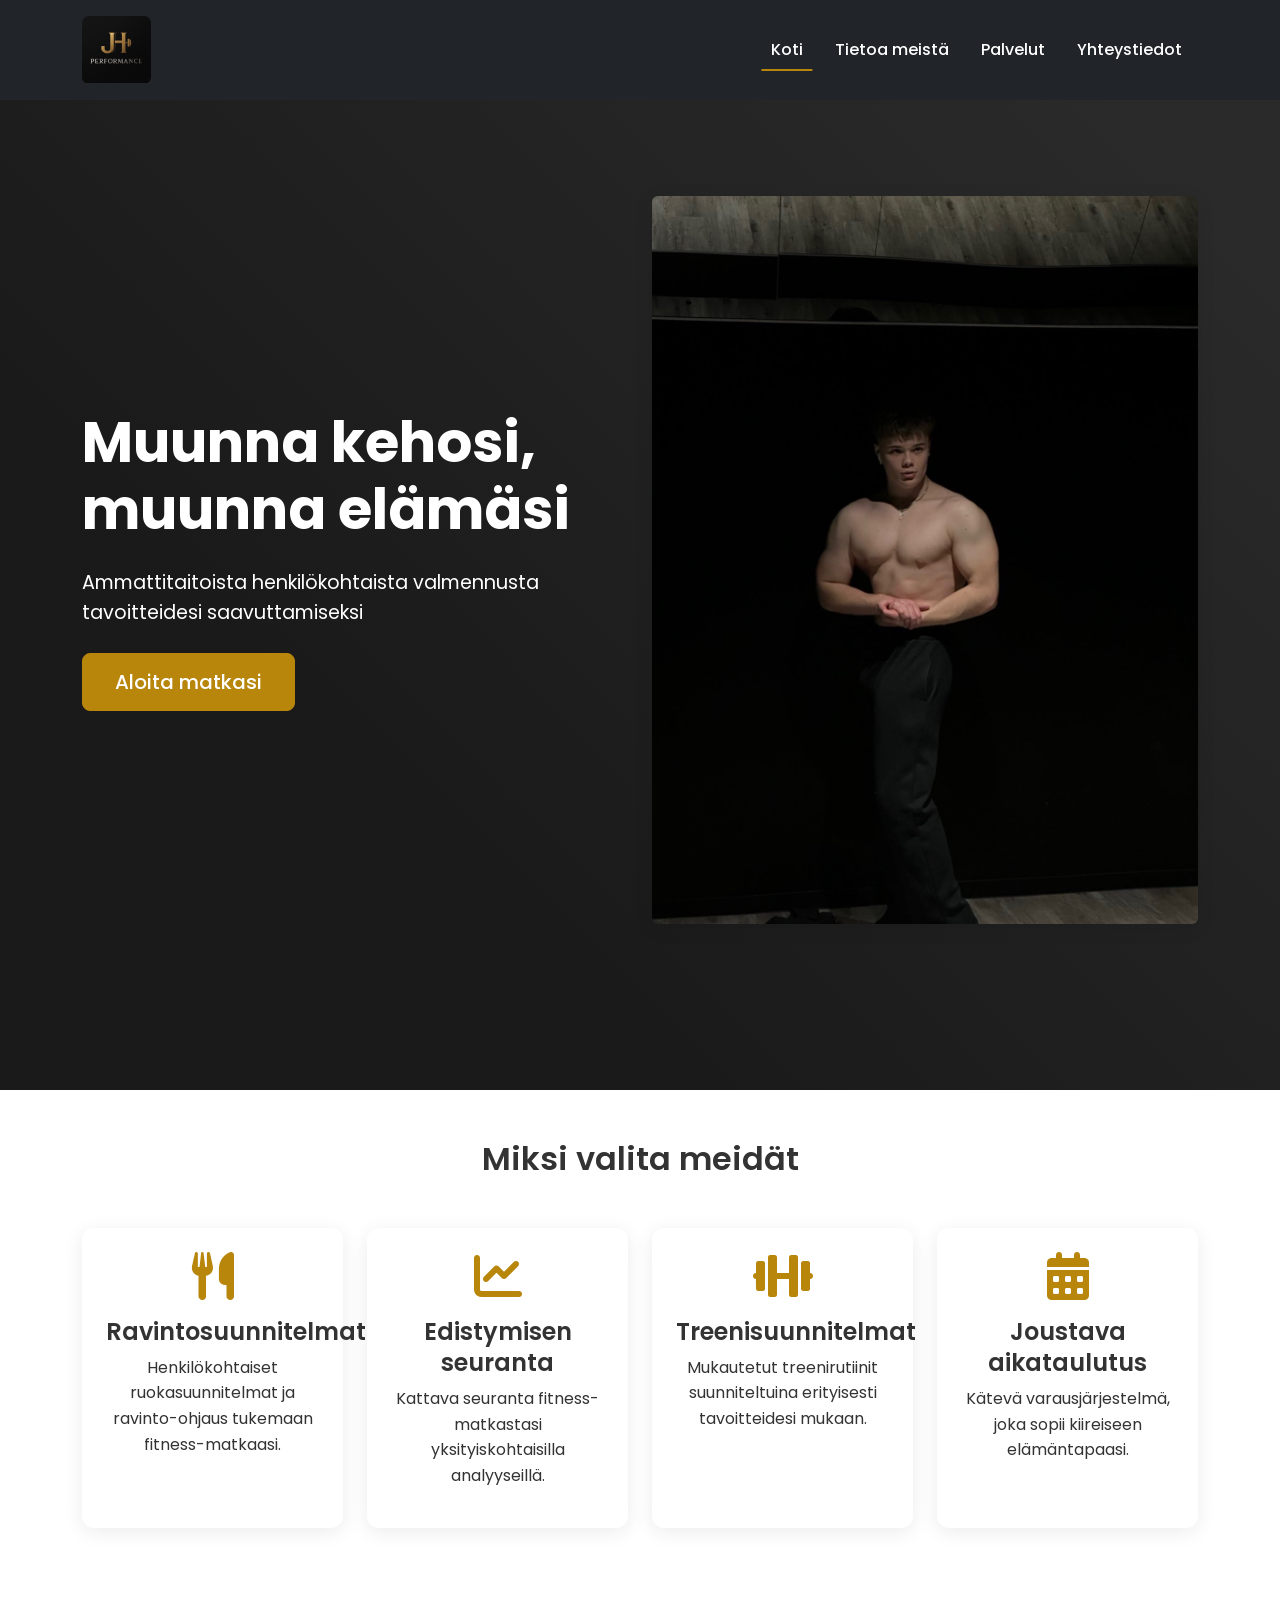
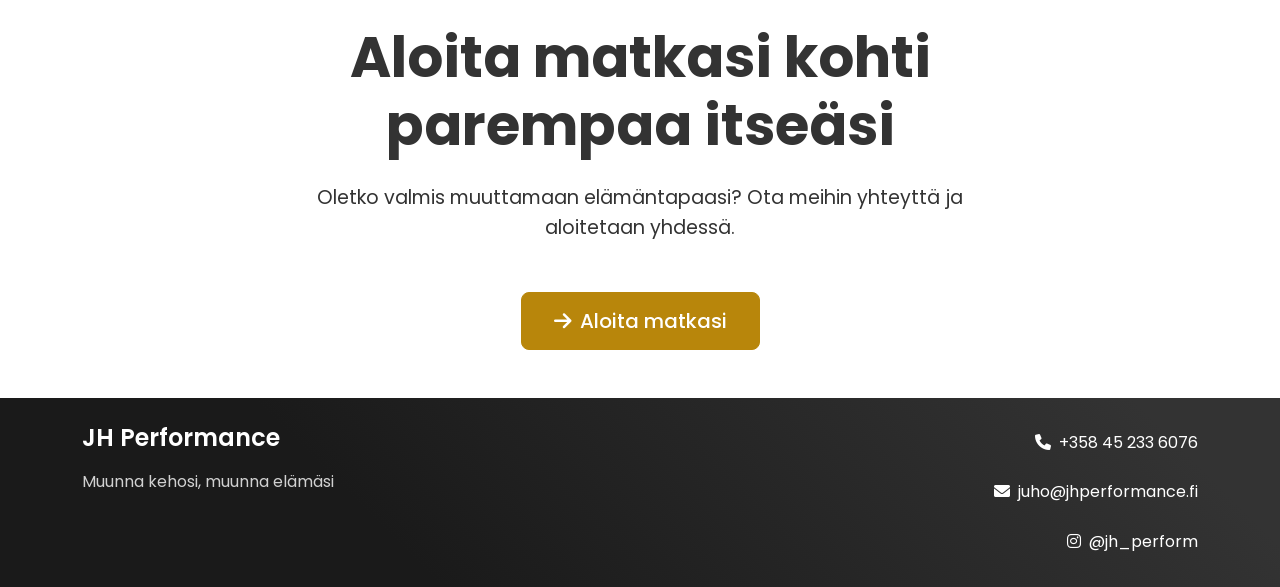
==== index.html @ e673325b "bug fix" ====
<!DOCTYPE html>
<html lang="fi">
<head>
    <meta charset="UTF-8">
    <meta name="viewport" content="width=device-width, initial-scale=1.0">
    <meta name="description" content="JH Performance - Henkilökohtainen valmennus ja ravinto-ohjaus. Autamme sinua saavuttamaan fitness-tavoitteesi ammattitaitoisella valmennuksella.">
    <meta name="keywords" content="henkilökohtainen valmennus, personal trainer, ravinto-ohjaus, fitness, treeniohjelma, kuopio">
    <meta name="author" content="JH Performance">
    <meta name="robots" content="index, follow">
    
    <!-- Open Graph / Facebook -->
    <meta property="og:type" content="website">
    <meta property="og:url" content="https://jhperformance.fi/">
    <meta property="og:title" content="JH Performance - Henkilökohtainen valmennus">
    <meta property="og:description" content="Muunna kehosi, muunna elämäsi. Ammattitaitoista henkilökohtaista valmennusta tavoitteidesi saavuttamiseksi.">
    <meta property="og:image" content="https://jhperformance.fi/images/hero-image.jpeg">

    <!-- Twitter -->
    <meta property="twitter:card" content="summary_large_image">
    <meta property="twitter:url" content="https://jhperformance.fi/">
    <meta property="twitter:title" content="JH Performance - Henkilökohtainen valmennus">
    <meta property="twitter:description" content="Muunna kehosi, muunna elämäsi. Ammattitaitoista henkilökohtaista valmennusta tavoitteidesi saavuttamiseksi.">
    <meta property="twitter:image" content="https://jhperformance.fi/images/hero-image.jpeg">

    <!-- Schema.org markup -->
    <script type="application/ld+json">
    {
        "@context": "https://schema.org",
        "@type": "LocalBusiness",
        "name": "JH Performance",
        "image": "https://jhperformance.fi/images/JHlogo.jpeg",
        "description": "Henkilökohtainen valmennus ja ravinto-ohjaus Kuopiossa",
        "areaServed": {
            "@type": "City",
            "name": "Kuopio",
            "address": {
                "@type": "PostalAddress",
                "addressCountry": "FI"
            }
        },
        "url": "https://jhperformance.fi",
        "telephone": "+358452336076",
        "email": "juho@jhperformance.fi",
        "priceRange": "€€",
        "openingHoursSpecification": {
            "@type": "OpeningHoursSpecification",
            "dayOfWeek": [
                "Monday",
                "Tuesday",
                "Wednesday",
                "Thursday",
                "Friday",
                "Saturday",
                "Sunday"
            ],
            "opens": "00:00",
            "closes": "23:59"
        },
        "sameAs": [
            "https://www.instagram.com/jh_perform"
        ]
    }
    </script>

    <title>JH Performance - Henkilökohtainen valmennus</title>
    <link rel="icon" type="image/x-icon" href="images/favicon.ico">
    <link rel="apple-touch-icon" href="images/apple-touch-icon.png">
    <link rel="icon" type="image/png" sizes="32x32" href="images/favicon-32x32.png">
    <link rel="icon" type="image/png" sizes="16x16" href="images/favicon-16x16.png">
    <!-- Bootstrap CSS -->
    <link href="https://cdn.jsdelivr.net/npm/bootstrap@5.3.0/dist/css/bootstrap.min.css" rel="stylesheet">
    <!-- Font Awesome -->
    <link href="https://cdnjs.cloudflare.com/ajax/libs/font-awesome/6.0.0/css/all.min.css" rel="stylesheet">
    <!-- Google Fonts -->
    <link href="https://fonts.googleapis.com/css2?family=Poppins:wght@400;500;600;700&display=swap" rel="stylesheet">
    <!-- Custom CSS -->
    <link href="css/style.css" rel="stylesheet">
</head>
<body>
    <!-- Navigation -->
    <nav class="navbar navbar-expand-lg navbar-dark bg-dark fixed-top">
        <div class="container">
            <a class="navbar-brand" href="#"><img src="images/JHlogo.jpeg" alt="JHPerformance" class="logo"></a>
            <button class="navbar-toggler" type="button" data-bs-toggle="collapse" data-bs-target="#navbarNav">
                <span class="navbar-toggler-icon"></span>
            </button>
            <div class="collapse navbar-collapse" id="navbarNav">
                <ul class="navbar-nav ms-auto">
                    <li class="nav-item">
                        <a class="nav-link active" href="#home">Koti</a>
                    </li>
                    <li class="nav-item">
                        <a class="nav-link" href="about.html">Tietoa meistä</a>
                    </li>
                    <li class="nav-item">
                        <a class="nav-link" href="services.html">Palvelut</a>
                    </li>
                    <li class="nav-item">
                        <a class="nav-link" href="contact.html">Yhteystiedot</a>
                    </li>
                </ul>
            </div>
        </div>
    </nav>

    <main>
    <!-- Hero Section -->
    <section id="home" class="hero-section">
        <div class="container">
            <div class="row align-items-center min-vh-100">
                <div class="col-lg-6">
                    <h1 class="display-4 fw-bold text-white mb-4">Muunna kehosi, muunna elämäsi</h1>
                    <p class="lead text-white mb-4">Ammattitaitoista henkilökohtaista valmennusta tavoitteidesi saavuttamiseksi</p>
                    <a href="services.html" class="btn btn-primary btn-lg">Aloita matkasi</a>
                </div>
                <div class="col-lg-6">
                    <img src="images/hero-image.jpeg" 
                         alt="Henkilökohtainen valmennus Kuopiossa - JH Performance" 
                         class="img-fluid rounded shadow-lg"
                         width="600"
                         height="400"
                         loading="eager"
                         decoding="async">
                </div>
            </div>
        </div>
    </section>

    <!-- Features Section -->
    <section id="features" class="py-5">
        <div class="container">
            <h2 class="text-center mb-5">Miksi valita meidät</h2>
            <div class="row g-4">
                <div class="col-md-6 col-lg-3">
                    <div class="feature-card text-center p-4">
                        <i class="fas fa-utensils fa-3x mb-3 text-primary" aria-hidden="true"></i>
                        <h4>Ravintosuunnitelmat</h4>
                        <p>Henkilökohtaiset ruokasuunnitelmat ja ravinto-ohjaus tukemaan fitness-matkaasi.</p>
                    </div>
                </div>
                <div class="col-md-6 col-lg-3">
                    <div class="feature-card text-center p-4">
                        <i class="fas fa-chart-line fa-3x mb-3 text-primary" aria-hidden="true"></i>
                        <h4>Edistymisen seuranta</h4>
                        <p>Kattava seuranta fitness-matkastasi yksityiskohtaisilla analyyseillä.</p>
                    </div>
                </div>
                <div class="col-md-6 col-lg-3">
                    <div class="feature-card text-center p-4">
                        <i class="fas fa-dumbbell fa-3x mb-3 text-primary" aria-hidden="true"></i>
                        <h4>Treenisuunnitelmat</h4>
                        <p>Mukautetut treenirutiinit suunniteltuina erityisesti tavoitteidesi mukaan.</p>
                    </div>
                </div>
                <div class="col-md-6 col-lg-3">
                    <div class="feature-card text-center p-4">
                        <i class="fas fa-calendar-alt fa-3x mb-3 text-primary" aria-hidden="true"></i>
                        <h4>Joustava aikataulutus</h4>
                        <p>Kätevä varausjärjestelmä, joka sopii kiireiseen elämäntapaasi.</p>
                    </div>
                </div>
            </div>
        </div>
    </section>


    <!-- Contact Section -->
    <section id="contact" class="py-5">
        <div class="container">
            <div class="row justify-content-center">
                <div class="col-lg-8 text-center">
                    <h2 class="display-4 fw-bold mb-4">Aloita matkasi kohti parempaa itseäsi</h2>
                    <p class="lead mb-5">Oletko valmis muuttamaan elämäntapaasi? Ota meihin yhteyttä ja aloitetaan yhdessä.</p>
                    
                    <div class="mt-5">
                        <a href="services.html" class="btn btn-primary btn-lg">
                            <i class="fas fa-arrow-right me-2"></i>Aloita matkasi
                        </a>
                    </div>
                </div>
            </div>
        </div>
    </section>
    </main>

    <!-- Footer -->
    <footer class="bg-dark text-white py-4">
        <div class="container">
            <div class="row">
                <div class="col-md-6">
                    <h5>JH Performance</h5>
                    <p>Muunna kehosi, muunna elämäsi</p>
                </div>
                <div class="col-md-6 text-md-end">
                    <div class="d-flex flex-column align-items-md-end gap-2">
                        <a href="tel:+358452336076" class="text-white text-decoration-none">
                            <i class="fas fa-phone me-2" aria-hidden="true"></i>+358 45 233 6076
                        </a>
                        <a href="mailto:juho@jhperformance.fi" class="text-white text-decoration-none">
                            <i class="fas fa-envelope me-2" aria-hidden="true"></i>juho@jhperformance.fi
                        </a>
                        <a href="https://www.instagram.com/jh_perform" target="_blank" class="text-white text-decoration-none">
                            <i class="fab fa-instagram me-2" aria-hidden="true"></i>@jh_perform
                        </a>
                    </div>
                </div>
            </div>
        </div>
    </footer>

    <!-- Bootstrap JS -->
    <script src="https://cdn.jsdelivr.net/npm/bootstrap@5.3.0/dist/js/bootstrap.bundle.min.js"></script>
    <!-- Custom JS -->
    <script src="js/main.js"></script>
</body>
</html>
---- css/style.css ----
/* Global Styles */
:root {
    --primary-color: #1a1a1a;
    --secondary-color: #B8860B;  /* Dark Goldenrod */
    --text-color: #333;
    --light-bg: #f8f9fa;
    --white: #ffffff;
}

html, body {
    height: 100%;
    margin: 0;
}

body {
    font-family: 'Poppins', sans-serif;
    color: var(--text-color);
    line-height: 1.6;
    padding-top: 70px; /* More space for mobile/tablet */
    display: flex;
    flex-direction: column;
    min-height: 100vh;
}

@media (min-width: 1051px) {
    body {
        padding-top: 30px; /* Less space for desktop */
    }
}

main {
    flex: 1 0 auto;
}

/* Navigation */
.navbar {
    padding: 1rem 0;
    transition: all 0.3s ease;
    background: rgba(255, 255, 255, 0.95);
    backdrop-filter: blur(10px);
    box-shadow: 0 2px 15px rgba(0, 0, 0, 0.05);
}

.navbar.scrolled {
    padding: 0.5rem 0;
    background: rgba(255, 255, 255, 0.98);
}

.navbar-brand {
    font-weight: 700;
    font-size: 1.5rem;
    padding: 0;
    margin-right: 2rem;
    display: flex;
    align-items: center;
}

.logo {
    height: 7.5vh;
    width: auto;
    object-fit: contain;
    border-radius: 10%;
    transition: all 0.3s ease;
}

.navbar.scrolled .logo {
    height: 6vh;
}

.nav-link {
    font-weight: 500;
    padding: 0.5rem 1rem !important;
    transition: all 0.3s ease;
    position: relative;
    color: var(--white) !important;
}

.nav-link::after {
    content: '';
    position: absolute;
    bottom: 0;
    left: 50%;
    width: 0;
    height: 2px;
    background: var(--secondary-color);
    transition: all 0.3s ease;
    transform: translateX(-50%);
}

.nav-link:hover::after,
.nav-link.active::after {
    width: 80%;
}

.nav-link:hover {
    color: var(--secondary-color) !important;
    transform: translateY(-1px);
}

/* Mobile Navigation */
.navbar-toggler {
    border: none;
    padding: 0.5rem;
    transition: all 0.3s ease;
    display: flex;
    align-items: center;
    justify-content: center;
    width: 40px;
    height: 40px;
}

.navbar-toggler:focus {
    box-shadow: none;
}

.navbar-toggler-icon {
    background-image: none;
    position: relative;
    width: 24px;
    height: 2px;
    background-color: var(--white);
    transition: all 0.3s ease;
    display: block;
}

.navbar-toggler-icon::before,
.navbar-toggler-icon::after {
    content: '';
    position: absolute;
    width: 24px;
    height: 2px;
    background-color: var(--white);
    transition: all 0.3s ease;
    left: 0;
}

.navbar-toggler-icon::before {
    top: -8px;
}

.navbar-toggler-icon::after {
    top: 8px;
}

.navbar-toggler[aria-expanded="true"] .navbar-toggler-icon {
    background-color: transparent;
}

.navbar-toggler[aria-expanded="true"] .navbar-toggler-icon::before {
    transform: rotate(45deg);
    top: 0;
}

.navbar-toggler[aria-expanded="true"] .navbar-toggler-icon::after {
    transform: rotate(-45deg);
    top: 0;
}

@media (max-width: 991px) {
    .navbar-collapse {
        background: var(--primary-color);
        padding: 1rem;
        border-radius: 12px;
        box-shadow: 0 4px 20px rgba(0, 0, 0, 0.1);
        margin-top: 1rem;
    }

    .nav-link {
        padding: 0.75rem 1rem !important;
        border-radius: 8px;
        color: var(--white) !important;
    }

    .nav-link:hover {
        background: rgba(255, 255, 255, 0.1);
        color: var(--white) !important;
    }

    .nav-link::after {
        display: none;
    }

    .navbar-toggler-icon,
    .navbar-toggler-icon::before,
    .navbar-toggler-icon::after {
        background-color: var(--white);
    }
}

/* Hero Section */
.hero-section {
    background: linear-gradient(45deg, var(--primary-color) 30%, #2a2a2a 90%);
    padding-top: 80px;
    position: relative;
    overflow: hidden;
    z-index: 1;
}

.hero-section::before {
    content: '';
    position: absolute;
    top: 0;
    left: 0;
    right: 0;
    bottom: 0;
    opacity: 0.1;
    z-index: -1;
}

/* Buttons */
.btn-primary {
    background-color: var(--secondary-color);
    border-color: var(--secondary-color);
    padding: 0.8rem 2rem;
    font-weight: 500;
    transition: all 0.3s ease;
    position: relative;
    z-index: 2;
    cursor: pointer !important;
}

.btn-primary:hover {
    background-color: #8B6914;  /* Darker gold */
    border-color: #8B6914;
    transform: translateY(-2px);
    box-shadow: 0 4px 15px rgba(184, 134, 11, 0.3);
}

.btn-outline-primary {
    color: var(--secondary-color);
    border-color: var(--secondary-color);
}

.btn-outline-primary:hover {
    background-color: var(--secondary-color);
    border-color: var(--secondary-color);
    color: var(--white);
}

/* Feature Cards */
.feature-card {
    background: var(--white);
    border-radius: 12px;
    box-shadow: 0 4px 20px rgba(0, 0, 0, 0.08);
    transition: all 0.3s ease;
    height: 100%;
    opacity: 0;
    animation: fadeInUp 0.8s ease forwards;
}

.feature-card:hover {
    transform: translateY(-8px);
    box-shadow: 0 8px 30px rgba(0, 0, 0, 0.12);
}

.feature-card i {
    color: var(--secondary-color);
    transition: all 0.3s ease;
}

.feature-card:hover i {
    transform: scale(1.1);
}

.feature-card:nth-child(1) { animation-delay: 0.2s; }
.feature-card:nth-child(2) { animation-delay: 0.4s; }
.feature-card:nth-child(3) { animation-delay: 0.6s; }
.feature-card:nth-child(4) { animation-delay: 0.8s; }

/* Service Cards */
.service-card {
    transition: all 0.3s ease;
}

.service-card:hover {
    transform: translateY(-8px);
}

.service-card .card-img-top {
    border-top-left-radius: 12px;
    border-top-right-radius: 12px;
}

/* About Page */
.trainer-profile img {
    border: 4px solid var(--white);
    box-shadow: 0 4px 20px rgba(0, 0, 0, 0.1);
}

/* Contact Form */
.form-control {
    padding: 0.8rem 1rem;
    border-radius: 8px;
    border: 1px solid #ddd;
    transition: all 0.3s ease;
}

.form-control:focus {
    border-color: var(--secondary-color);
    box-shadow: 0 0 0 0.2rem rgba(184, 134, 11, 0.25);
}

.form-label {
    font-weight: 500;
    margin-bottom: 0.5rem;
}

/* Contact Info Cards */
.contact-info-card {
    height: 100%;
}

.contact-info-card i {
    width: 24px;
    text-align: center;
}

/* Map Section */
.map-container {
    border-radius: 12px;
    overflow: hidden;
}

/* Footer */
footer {
    background: linear-gradient(45deg, var(--primary-color) 30%, #333333 90%) !important;
    position: relative;
    overflow: hidden;
    flex-shrink: 0;
}

footer::before {
    content: '';
    position: absolute;
    top: 0;
    left: 0;
    right: 0;
    bottom: 0;
    opacity: 0.05;
}

footer .container {
    position: relative;
    z-index: 1;
}

footer h5 {
    font-size: 1.5rem;
    font-weight: 600;
    margin-bottom: 1rem;
    color: var(--white);
}

footer p {
    color: rgba(255, 255, 255, 0.8);
    margin-bottom: 0;
}

footer a {
    color: rgba(255, 255, 255, 0.8) !important;
    transition: all 0.3s ease;
    padding: 0.5rem 0;
}

footer a:hover {
    color: var(--secondary-color) !important;
    transform: translateX(-5px);
}

footer i {
    transition: all 0.3s ease;
}

footer a:hover i {
    color: var(--secondary-color) !important;
    transform: scale(1.1);
}

/* Animations */
@keyframes fadeInUp {
    from {
        opacity: 0;
        transform: translateY(20px);
    }
    to {
        opacity: 1;
        transform: translateY(0);
    }
}

/* Common animation classes for all pages */
h1, h2, h3, .lead, p {
    opacity: 0;
    animation: fadeInUp 0.8s ease forwards;
}

/* Remove animations from contact.html page */
body[data-page="contact"] h1,
body[data-page="contact"] h2,
body[data-page="contact"] h3,
body[data-page="contact"] .lead,
body[data-page="contact"] p,
body[data-page="contact"] .card,
body[data-page="contact"] .btn,
body[data-page="contact"] .feature-card,
body[data-page="contact"] .service-card {
    opacity: 1;
    animation: none;
}

/* Hero section animations */
.hero-section h1 {
    animation-delay: 0.2s;
}

.hero-section p {
    animation-delay: 0.4s;
}

.hero-section .btn {
    opacity: 0;
    animation: fadeInUp 0.8s ease forwards;
    animation-delay: 0.6s;
}

/* Feature cards animations */
.feature-card {
    opacity: 0;
    animation: fadeInUp 0.8s ease forwards;
}

.feature-card:nth-child(1) { animation-delay: 0.2s; }
.feature-card:nth-child(2) { animation-delay: 0.4s; }
.feature-card:nth-child(3) { animation-delay: 0.6s; }
.feature-card:nth-child(4) { animation-delay: 0.8s; }

/* Service cards animations */
.service-card {
    opacity: 0;
    animation: fadeInUp 0.8s ease forwards;
}

.service-card:nth-child(1) { animation-delay: 0.2s; }
.service-card:nth-child(2) { animation-delay: 0.4s; }
.service-card:nth-child(3) { animation-delay: 0.6s; }

/* Contact section animations */
#contact h2 {
    animation-delay: 0.2s;
}

#contact p {
    animation-delay: 0.4s;
}

#contact .card {
    opacity: 0;
    animation: fadeInUp 0.8s ease forwards;
}

#contact .card:nth-child(1) { animation-delay: 0.6s; }
#contact .card:nth-child(2) { animation-delay: 0.8s; }
#contact .card:nth-child(3) { animation-delay: 1s; }

/* About page specific animations */
.trainer-profile img {
    opacity: 0;
    animation: fadeInUp 0.8s ease forwards;
    animation-delay: 0.2s;
}

.trainer-profile .card {
    opacity: 0;
    animation: fadeInUp 0.8s ease forwards;
    animation-delay: 0.4s;
}

/* Services page specific animations */
.accordion-item {
    opacity: 0;
    animation: fadeInUp 0.8s ease forwards;
}

.accordion-item:nth-child(1) { animation-delay: 0.2s; }
.accordion-item:nth-child(2) { animation-delay: 0.4s; }
.accordion-item:nth-child(3) { animation-delay: 0.6s; }

/* Responsive Adjustments */
@media (max-width: 768px) {
    .hero-section {
        text-align: center;
    }
    
    .hero-section img {
        margin-top: 2rem;
    }
    
    .feature-card {
        margin-bottom: 1.5rem;
    }

    .service-card {
        margin-bottom: 1.5rem;
    }

    .contact-info-card {
        margin-bottom: 1.5rem;
    }
}

/* Smooth Scrolling */
html {
    scroll-behavior: smooth;
}

/* Section Spacing */
section {
    padding: 5rem 0;
}

/* Image Styles */
.img-fluid {
    max-width: 100%;
    height: auto;
    border-radius: 12px;
}

/* Card Styles */
.card {
    border: none;
    border-radius: 12px;
    overflow: hidden;
    transition: all 0.3s ease;
}

.card:hover {
    box-shadow: 0 8px 30px rgba(184, 134, 11, 0.15);
}

/* Typography */
h1, h2, h3, h4, h5, h6 {
    font-weight: 600;
    line-height: 1.3;
}

.lead {
    font-weight: 400;
    font-size: 1.2rem;
}

/* List Styles */
.list-unstyled li {
    margin-bottom: 1rem;
}

/* Icon Styles */
.text-primary {
    color: var(--secondary-color) !important;
}

/* Background Colors */
.bg-light {
    background-color: var(--light-bg) !important;
}

/* Shadow Styles */
.shadow-lg {
    box-shadow: 0 4px 20px rgba(0, 0, 0, 0.08) !important;
}

/* Form Select Styles */
.form-select {
    padding: 0.8rem 1rem;
    border-radius: 8px;
    border: 1px solid #ddd;
    transition: all 0.3s ease;
}

.form-select:focus {
    border-color: var(--secondary-color);
    box-shadow: 0 0 0 0.2rem rgba(184, 134, 11, 0.25);
}

/* Contact page specific animations */
body[data-page="contact"] h1 {
    opacity: 0;
    animation: fadeIn 0.6s ease forwards;
    animation-delay: 0.15s;
}

body[data-page="contact"] .lead {
    opacity: 0;
    animation: fadeIn 0.6s ease forwards;
    animation-delay: 0.3s;
}

body[data-page="contact"] .card {
    opacity: 0;
    animation: fadeIn 0.6s ease forwards;
}

body[data-page="contact"] .card:nth-child(1) {
    animation-delay: 0.45s;
}

body[data-page="contact"] .card:nth-child(2) {
    animation-delay: 0.6s;
}

@keyframes fadeIn {
    from {
        opacity: 0;
    }
    to {
        opacity: 1;
    }
}

/* Hero section animations */
.hero-section h1 {
    animation-delay: 0.2s;
}

.hero-section p {
    animation-delay: 0.4s;
}

.hero-section .btn {
    opacity: 0;
    animation: fadeInUp 0.8s ease forwards;
    animation-delay: 0.6s;
}

/* Feature cards animations */
.feature-card {
    opacity: 0;
    animation: fadeInUp 0.8s ease forwards;
}

.feature-card:nth-child(1) { animation-delay: 0.2s; }
.feature-card:nth-child(2) { animation-delay: 0.4s; }
.feature-card:nth-child(3) { animation-delay: 0.6s; }
.feature-card:nth-child(4) { animation-delay: 0.8s; }

/* Service cards animations */
.service-card {
    opacity: 0;
    animation: fadeInUp 0.8s ease forwards;
}

.service-card:nth-child(1) { animation-delay: 0.2s; }
.service-card:nth-child(2) { animation-delay: 0.4s; }
.service-card:nth-child(3) { animation-delay: 0.6s; }

/* Contact section animations */
#contact h2 {
    animation-delay: 0.2s;
}

#contact p {
    animation-delay: 0.4s;
}

#contact .card {
    opacity: 0;
    animation: fadeInUp 0.8s ease forwards;
}

#contact .card:nth-child(1) { animation-delay: 0.6s; }
#contact .card:nth-child(2) { animation-delay: 0.8s; }
#contact .card:nth-child(3) { animation-delay: 1s; }

/* About page specific animations */
.trainer-profile img {
    opacity: 0;
    animation: fadeInUp 0.8s ease forwards;
    animation-delay: 0.2s;
}

.trainer-profile .card {
    opacity: 0;
    animation: fadeInUp 0.8s ease forwards;
    animation-delay: 0.4s;
}

/* Services page specific animations */
.accordion-item {
    opacity: 0;
    animation: fadeInUp 0.8s ease forwards;
}

.accordion-item:nth-child(1) { animation-delay: 0.2s; }
.accordion-item:nth-child(2) { animation-delay: 0.4s; }
.accordion-item:nth-child(3) { animation-delay: 0.6s; }

/* Responsive Adjustments */
@media (max-width: 768px) {
    .hero-section {
        text-align: center;
    }
    
    .hero-section img {
        margin-top: 2rem;
    }
    
    .feature-card {
        margin-bottom: 1.5rem;
    }

    .service-card {
        margin-bottom: 1.5rem;
    }

    .contact-info-card {
        margin-bottom: 1.5rem;
    }
}

/* Smooth Scrolling */
html {
    scroll-behavior: smooth;
}

/* Section Spacing */
section {
    padding: 5rem 0;
}

/* Image Styles */
.img-fluid {
    max-width: 100%;
    height: auto;
    border-radius: 12px;
}

/* Card Styles */
.card {
    border: none;
    border-radius: 12px;
    overflow: hidden;
}

/* Typography */
h1, h2, h3, h4, h5, h6 {
    font-weight: 600;
    line-height: 1.3;
}

.lead {
    font-weight: 400;
    font-size: 1.2rem;
}

/* List Styles */
.list-unstyled li {
    margin-bottom: 1rem;
}

/* Icon Styles */
.text-primary {
    color: var(--secondary-color) !important;
}

/* Background Colors */
.bg-light {
    background-color: var(--light-bg) !important;
}

/* Shadow Styles */
.shadow-lg {
    box-shadow: 0 4px 20px rgba(0, 0, 0, 0.08) !important;
}

/* Form Select Styles */
.form-select {
    padding: 0.8rem 1rem;
    border-radius: 8px;
    border: 1px solid #ddd;
    transition: all 0.3s ease;
}

.form-select:focus {
    border-color: var(--secondary-color);
    box-shadow: 0 0 0 0.2rem rgba(184, 134, 11, 0.25);
}

/* Links */
a {
    color: var(--secondary-color);
    transition: all 0.3s ease;
}

a:hover {
    color: #8B6914;
}

/* Social Media Icons */
.social-icon {
    color: var(--secondary-color);
    transition: all 0.3s ease;
}

.social-icon:hover {
    color: #8B6914;
    transform: scale(1.1);
}
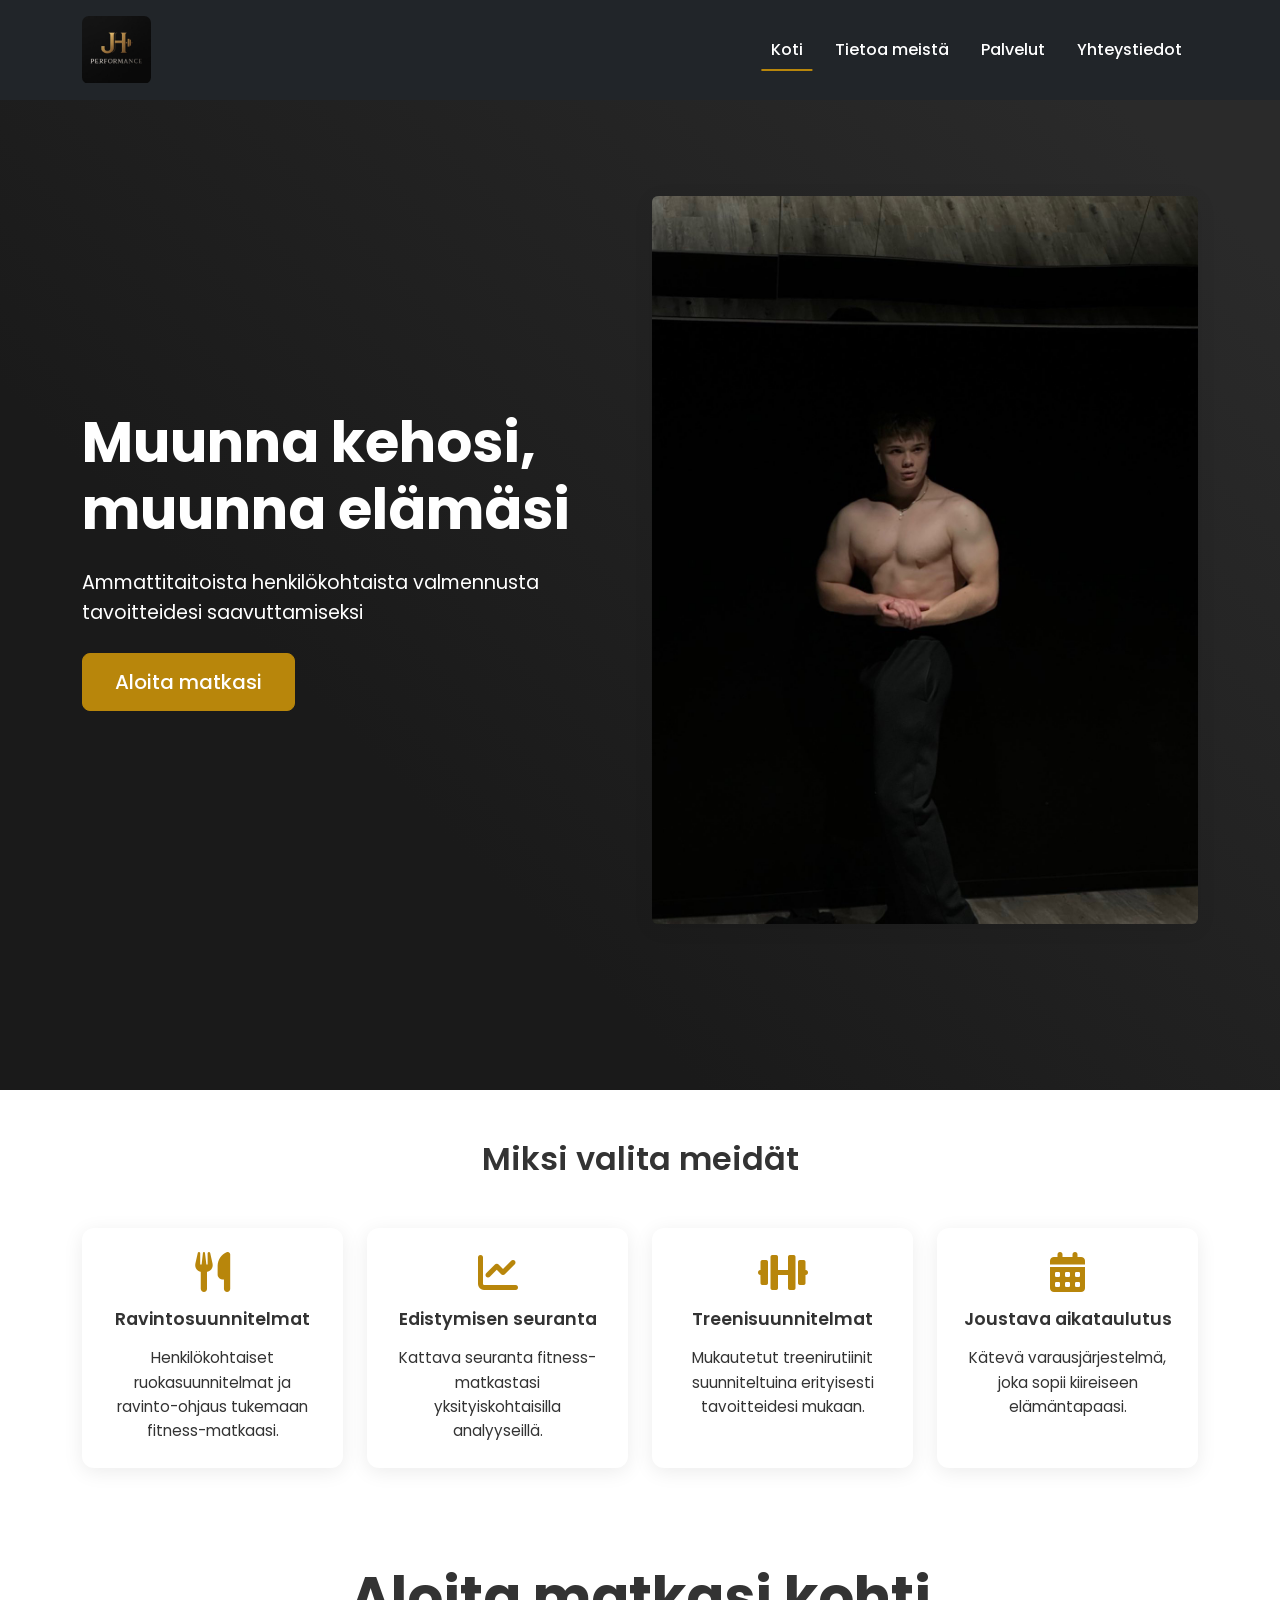
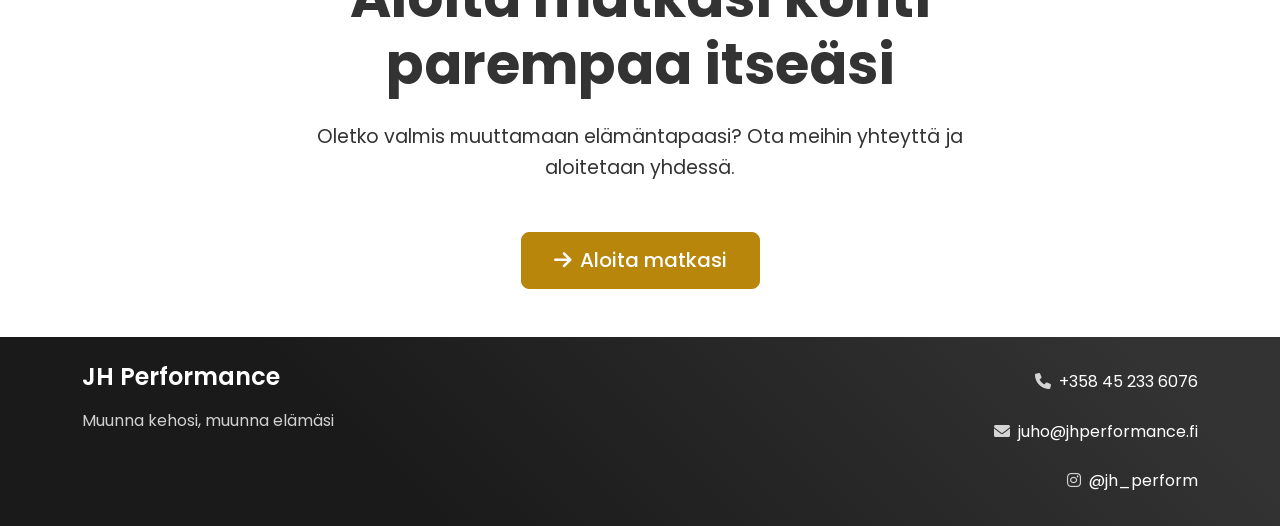
==== commit f723312b: "seo and fixed sitemap" ====
--- a/index.html
+++ b/index.html
@@ -4,7 +4,7 @@
     <meta charset="UTF-8">
     <meta name="viewport" content="width=device-width, initial-scale=1.0">
     <meta name="description" content="JH Performance - Henkilökohtainen valmennus ja ravinto-ohjaus. Autamme sinua saavuttamaan fitness-tavoitteesi ammattitaitoisella valmennuksella.">
-    <meta name="keywords" content="henkilökohtainen valmennus, personal trainer, ravinto-ohjaus, fitness, treeniohjelma, kuopio">
+    <meta name="keywords" content="henkilökohtainen valmennus, personal trainer, ravinto-ohjaus, fitness, treeniohjelma, kuopio, personal trainer kuopio, henkilökohtainen valmentaja kuopio, personal training kuopio, fitness valmennus kuopio, personal trainer finland, fitness coach kuopio, personal trainer suomi, henkilökohtainen valmentaja suomi">
     <meta name="author" content="JH Performance">
     <meta name="robots" content="index, follow">
     
@@ -29,13 +29,14 @@
         "@type": "LocalBusiness",
         "name": "JH Performance",
         "image": "https://jhperformance.fi/images/JHlogo.jpeg",
-        "description": "Henkilökohtainen valmennus ja ravinto-ohjaus Kuopiossa",
+        "description": "Henkilökohtainen valmennus ja ravinto-ohjaus Kuopiossa. Professional personal training and nutrition coaching in Kuopio, Finland.",
         "areaServed": {
             "@type": "City",
             "name": "Kuopio",
             "address": {
                 "@type": "PostalAddress",
-                "addressCountry": "FI"
+                "addressCountry": "FI",
+                "addressRegion": "Pohjois-Savo"
             }
         },
         "url": "https://jhperformance.fi",
@@ -58,7 +59,39 @@
         },
         "sameAs": [
             "https://www.instagram.com/jh_perform"
-        ]
+        ],
+        "hasOfferCatalog": {
+            "@type": "OfferCatalog",
+            "name": "Personal Training Services",
+            "itemListElement": [
+                {
+                    "@type": "Offer",
+                    "itemOffered": {
+                        "@type": "Service",
+                        "name": "Silver Package",
+                        "description": "Treeniohjelma, ruokasuunnitelma, 2x kuukaudessa tulosten seuranta ja konsultaatio, rajoitettu chättituki"
+                    }
+                },
+                {
+                    "@type": "Offer",
+                    "itemOffered": {
+                        "@type": "Service",
+                        "name": "Gold Package",
+                        "description": "Treeniohjelma, ruokasuunnitelma, 3x kuukaudessa tulosten seuranta ja konsultaatio, 1x kuukaudessa mukaan salille, rajoitettu chättituki"
+                    }
+                },
+                {
+                    "@type": "Offer",
+                    "itemOffered": {
+                        "@type": "Service",
+                        "name": "Global Package",
+                        "description": "Treeniohjelma, ruokasuunnitelma, 3x kuukaudessa mukaan salille, jatkuva tulosten seuranta, rajaton 24/7 chättituki"
+                    }
+                }
+            ]
+        },
+        "availableLanguage": ["Finnish", "English"],
+        "keywords": "personal trainer kuopio, henkilökohtainen valmentaja kuopio, personal training kuopio, fitness valmennus kuopio, personal trainer finland, fitness coach kuopio"
     }
     </script>
 
--- a/css/style.css
+++ b/css/style.css
@@ -246,6 +246,19 @@
     height: 100%;
     opacity: 0;
     animation: fadeInUp 0.8s ease forwards;
+    display: flex;
+    flex-direction: column;
+    overflow: hidden;
+}
+
+.feature-card h4 {
+    font-size: 1.25rem;
+    margin-bottom: 1rem;
+}
+
+.feature-card p {
+    margin-bottom: 0;
+    flex-grow: 1;
 }
 
 .feature-card:hover {
@@ -266,6 +279,24 @@
 .feature-card:nth-child(2) { animation-delay: 0.4s; }
 .feature-card:nth-child(3) { animation-delay: 0.6s; }
 .feature-card:nth-child(4) { animation-delay: 0.8s; }
+
+@media (min-width: 992px) and (max-width: 1399px) {
+    .feature-card {
+        padding: 1.5rem !important;
+    }
+    
+    .feature-card h4 {
+        font-size: 1.1rem;
+    }
+    
+    .feature-card p {
+        font-size: 0.95rem;
+    }
+    
+    .feature-card i {
+        font-size: 2.5rem !important;
+    }
+}
 
 /* Service Cards */
 .service-card {
@@ -358,22 +389,19 @@
 
 footer a {
     color: rgba(255, 255, 255, 0.8) !important;
-    transition: all 0.3s ease;
     padding: 0.5rem 0;
 }
 
 footer a:hover {
     color: var(--secondary-color) !important;
-    transform: translateX(-5px);
 }
 
 footer i {
-    transition: all 0.3s ease;
+    color: rgba(255, 255, 255, 0.8);
 }
 
 footer a:hover i {
     color: var(--secondary-color) !important;
-    transform: scale(1.1);
 }
 
 /* Animations */
@@ -392,6 +420,15 @@
 h1, h2, h3, .lead, p {
     opacity: 0;
     animation: fadeInUp 0.8s ease forwards;
+}
+
+/* Remove animations from footer */
+footer p,
+footer h5,
+footer a,
+footer i {
+    opacity: 1;
+    animation: none;
 }
 
 /* Remove animations from contact.html page */
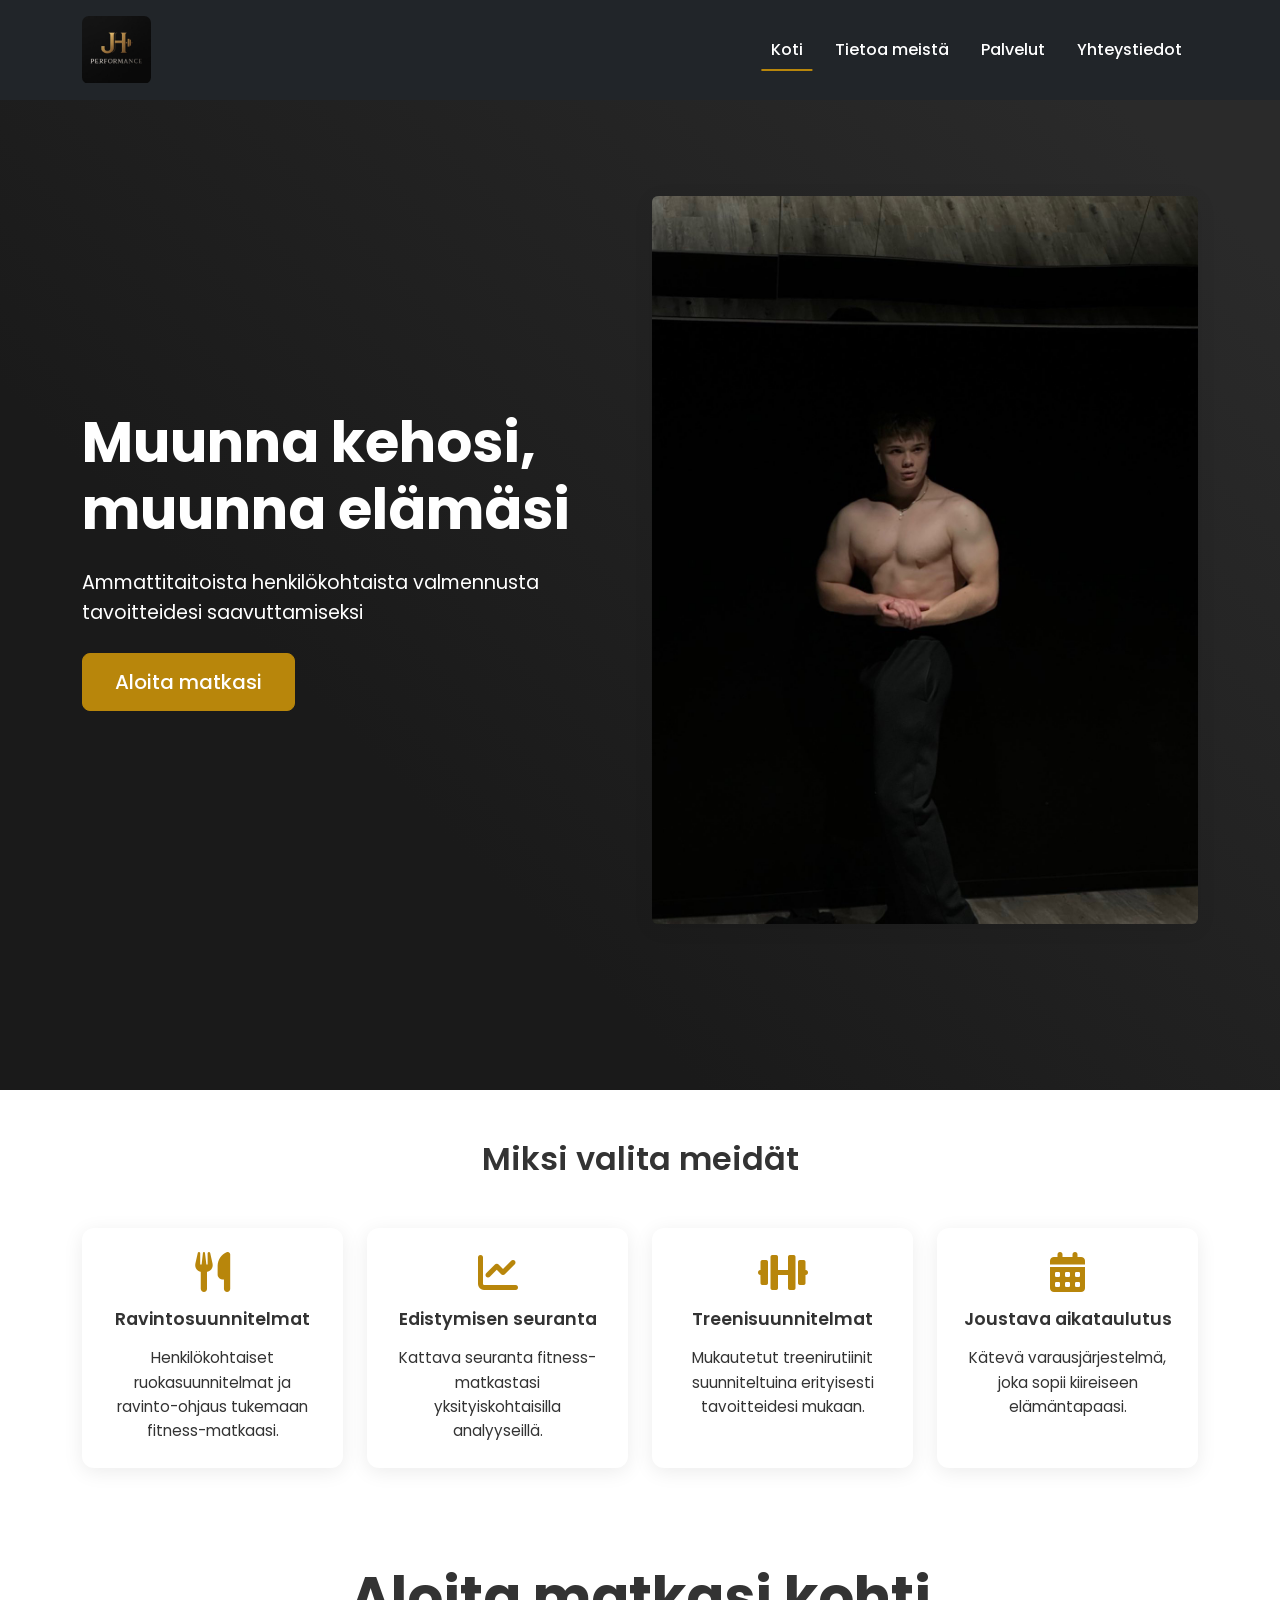
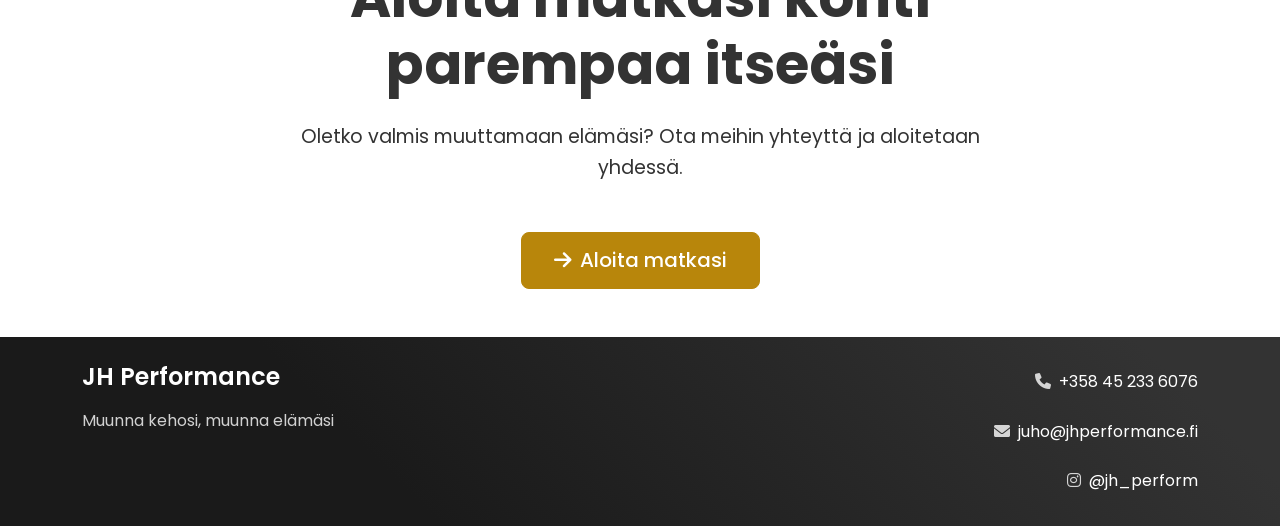
==== commit be62090b: "fixed bugs and spelling mistakes etc" ====
--- a/index.html
+++ b/index.html
@@ -203,7 +203,7 @@
             <div class="row justify-content-center">
                 <div class="col-lg-8 text-center">
                     <h2 class="display-4 fw-bold mb-4">Aloita matkasi kohti parempaa itseäsi</h2>
-                    <p class="lead mb-5">Oletko valmis muuttamaan elämäntapaasi? Ota meihin yhteyttä ja aloitetaan yhdessä.</p>
+                    <p class="lead mb-5">Oletko valmis muuttamaan elämäsi? Ota meihin yhteyttä ja aloitetaan yhdessä.</p>
                     
                     <div class="mt-5">
                         <a href="services.html" class="btn btn-primary btn-lg">
--- a/css/style.css
+++ b/css/style.css
@@ -209,8 +209,8 @@
 
 /* Buttons */
 .btn-primary {
-    background-color: var(--secondary-color);
-    border-color: var(--secondary-color);
+    background-color: #B8860B !important;
+    border-color: #B8860B !important;
     padding: 0.8rem 2rem;
     font-weight: 500;
     transition: all 0.3s ease;
@@ -220,20 +220,20 @@
 }
 
 .btn-primary:hover {
-    background-color: #8B6914;  /* Darker gold */
-    border-color: #8B6914;
+    background-color: #8B6914 !important;
+    border-color: #8B6914 !important;
     transform: translateY(-2px);
     box-shadow: 0 4px 15px rgba(184, 134, 11, 0.3);
 }
 
 .btn-outline-primary {
-    color: var(--secondary-color);
-    border-color: var(--secondary-color);
+    color: #B8860B !important;
+    border-color: #B8860B !important;
 }
 
 .btn-outline-primary:hover {
-    background-color: var(--secondary-color);
-    border-color: var(--secondary-color);
+    background-color: #B8860B !important;
+    border-color: #B8860B !important;
     color: var(--white);
 }
 
@@ -592,7 +592,7 @@
 
 /* Icon Styles */
 .text-primary {
-    color: var(--secondary-color) !important;
+    color: #B8860B !important;
 }
 
 /* Background Colors */
@@ -795,7 +795,7 @@
 
 /* Icon Styles */
 .text-primary {
-    color: var(--secondary-color) !important;
+    color: #B8860B !important;
 }
 
 /* Background Colors */
@@ -823,7 +823,7 @@
 
 /* Links */
 a {
-    color: var(--secondary-color);
+    color: #B8860B;
     transition: all 0.3s ease;
 }
 
@@ -833,11 +833,11 @@
 
 /* Social Media Icons */
 .social-icon {
-    color: var(--secondary-color);
+    color: #B8860B;
     transition: all 0.3s ease;
 }
 
 .social-icon:hover {
     color: #8B6914;
     transform: scale(1.1);
-} +}
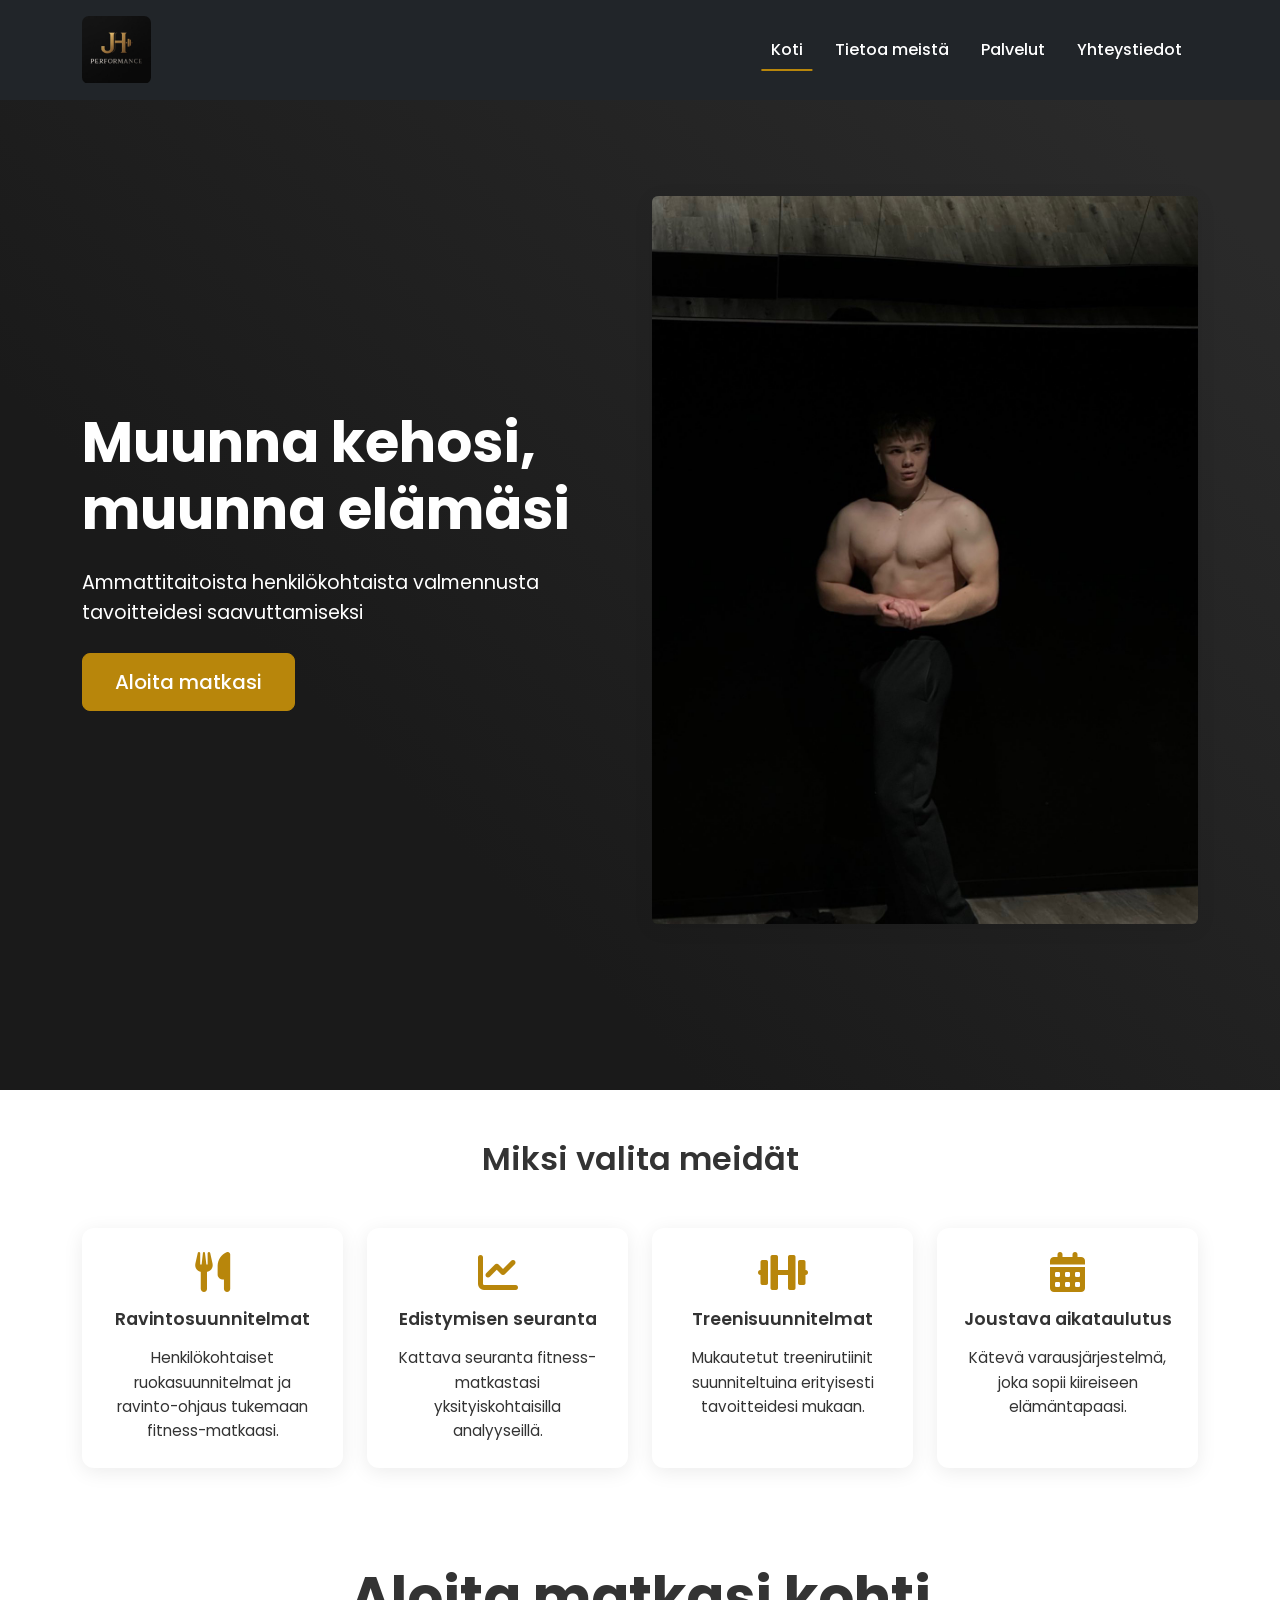
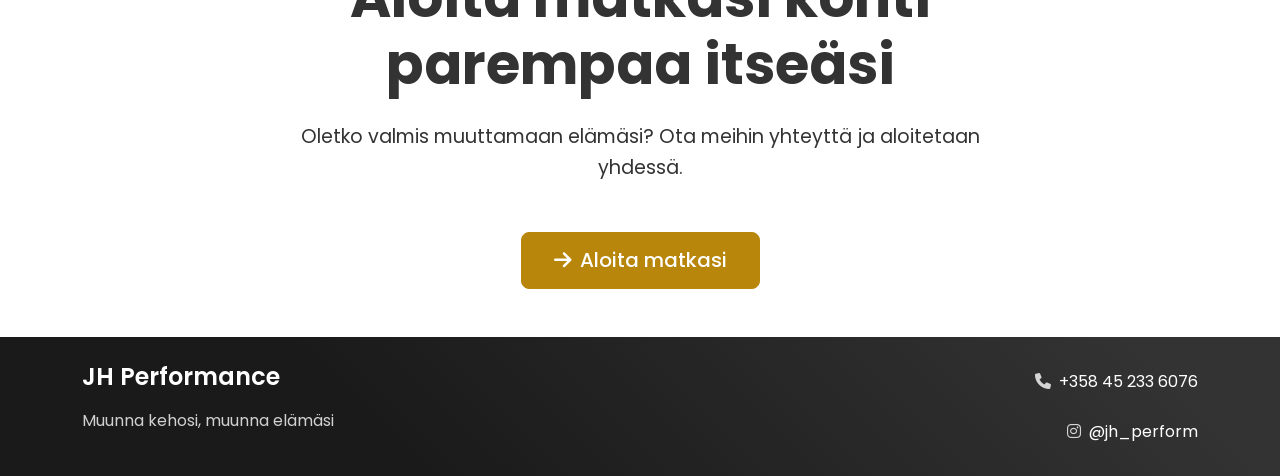
==== commit 6c24dd93: "removed email for now because of move to vercel" ====
--- a/index.html
+++ b/index.html
@@ -229,9 +229,11 @@
                         <a href="tel:+358452336076" class="text-white text-decoration-none">
                             <i class="fas fa-phone me-2" aria-hidden="true"></i>+358 45 233 6076
                         </a>
+                        <!--
                         <a href="mailto:juho@jhperformance.fi" class="text-white text-decoration-none">
                             <i class="fas fa-envelope me-2" aria-hidden="true"></i>juho@jhperformance.fi
                         </a>
+                        -->
                         <a href="https://www.instagram.com/jh_perform" target="_blank" class="text-white text-decoration-none">
                             <i class="fab fa-instagram me-2" aria-hidden="true"></i>@jh_perform
                         </a>
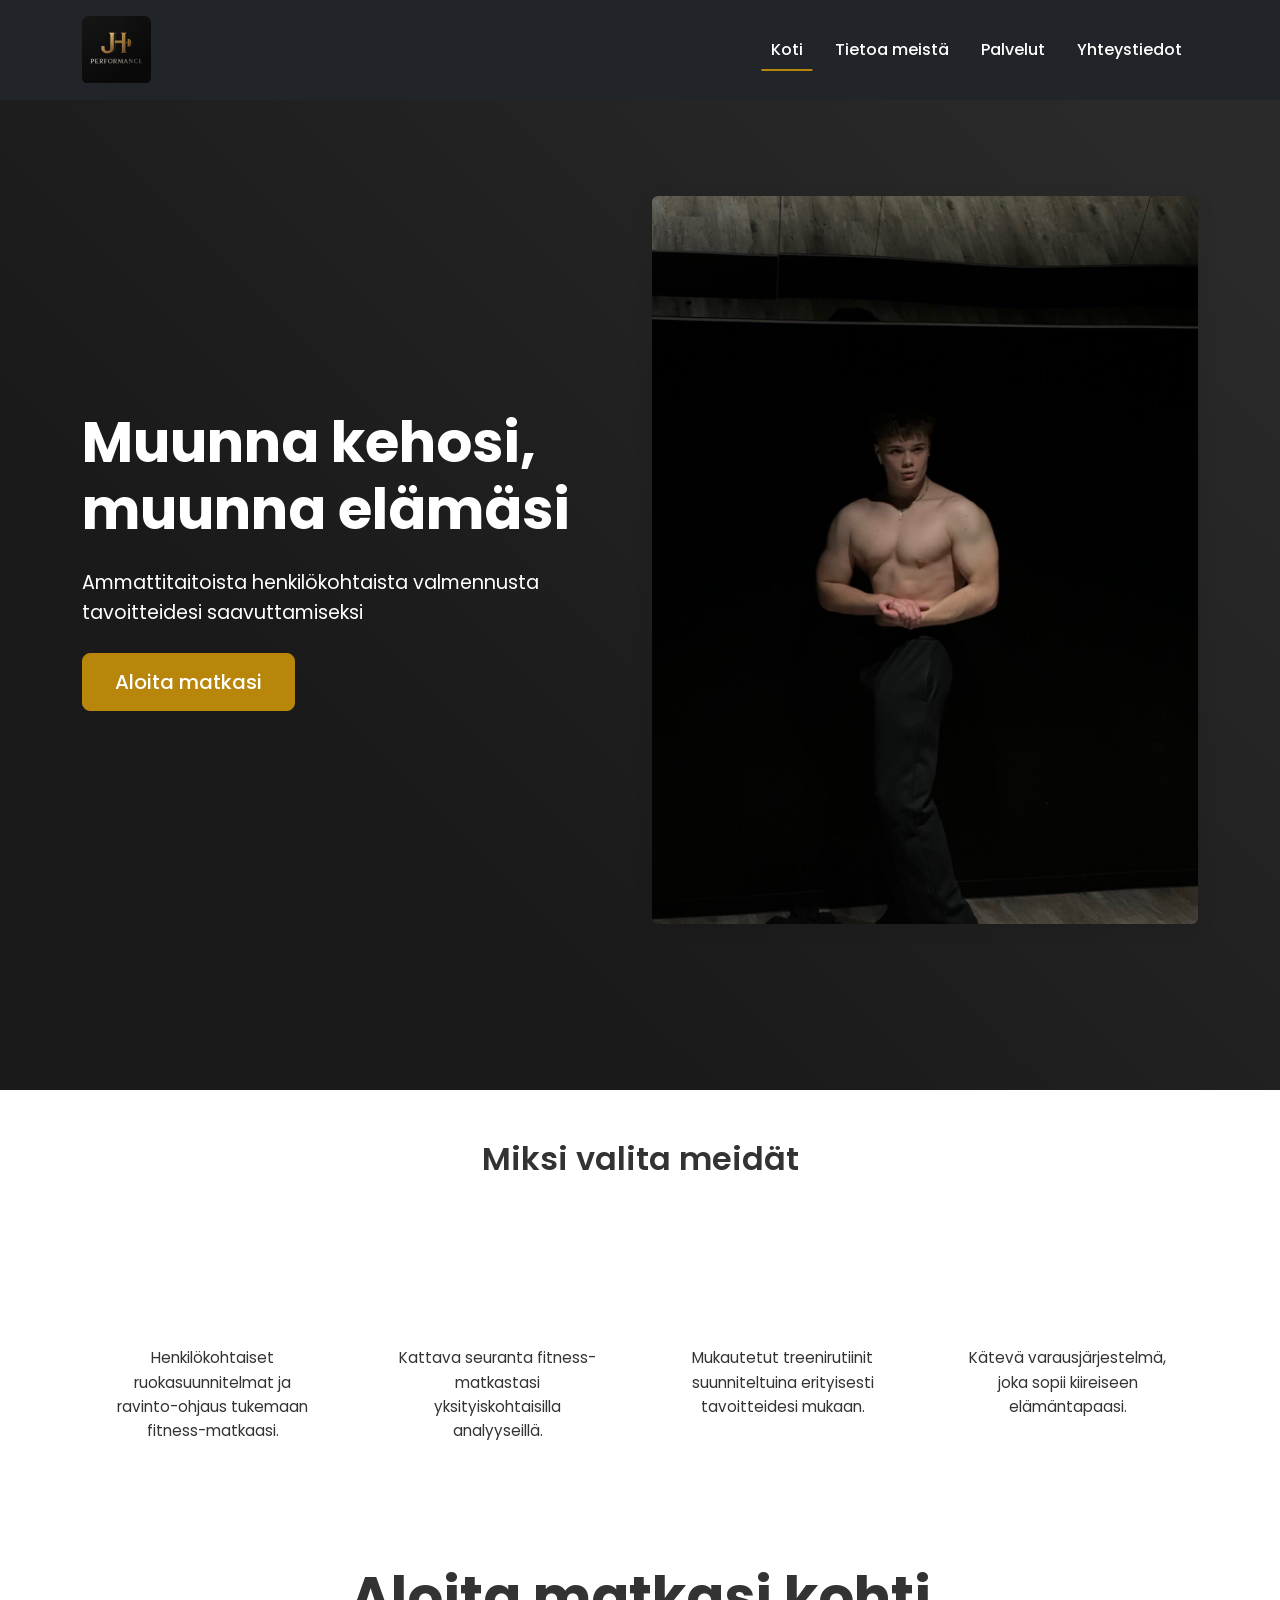
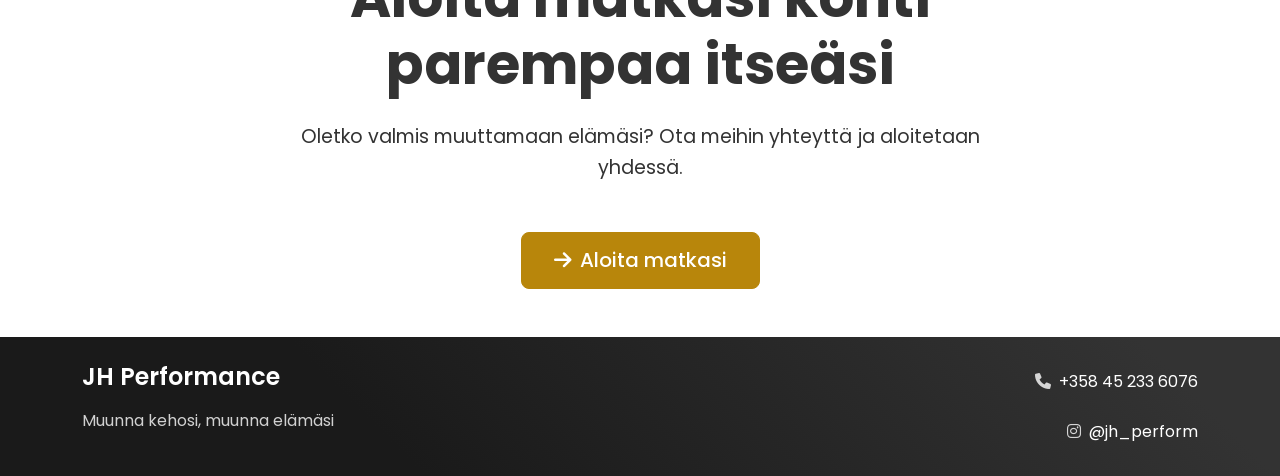
==== commit 4244a64f: "Update Black Friday modal styles and button link; adjust modal display timing" ====
--- a/index.html
+++ b/index.html
@@ -243,9 +243,66 @@
         </div>
     </footer>
 
+    <!-- Black Friday Popup Modal -->
+    <div class="modal fade" id="blackFridayModal" tabindex="-1" aria-labelledby="blackFridayModalLabel" aria-hidden="true">
+        <div class="modal-dialog modal-dialog-centered">
+            <div class="modal-content black-friday-modal">
+                <div class="modal-header border-0">
+                    <button type="button" class="btn-close btn-close-dark" data-bs-dismiss="modal" aria-label="Close"></button>
+                </div>
+                <div class="modal-body text-center p-5">
+                    <div class="black-friday-icon mb-4">
+                        <i class="fas fa-fire fa-4x text-warning"></i>
+                    </div>
+                    <h2 class="display-5 fw-bold text-dark mb-3">
+                        BLACK FRIDAY TARJOUS!
+                    </h2>
+                    <div class="mb-4">
+                        <p class="h4 text-warning mb-3">
+                            <strong>Silver-paketti ILMAISEKSI</strong>
+                        </p>
+                        <p class="text-dark lead">
+                            Ensimmäisille 20 henkilölle!
+                        </p>
+                    </div>
+                    <div class="offer-details mb-4">
+                        <p class="text-dark-50 mb-2">
+                            <i class="fas fa-calendar-alt me-2"></i>
+                            Voimassa: 20.11.2025 - 4.12.2025
+                        </p>
+                        <p class="text-dark-50 mb-0">
+                            <i class="fas fa-gift me-2"></i>
+                            Ei pitkiä sitoumuksia
+                        </p>
+                    </div>
+                    <a href="services.html" class="btn btn-warning btn-lg px-5 py-3">
+                        <i class="fas fa-bolt me-2"></i>Lunasta tarjous nyt!
+                    </a>
+                </div>
+            </div>
+        </div>
+    </div>
+
     <!-- Bootstrap JS -->
     <script src="https://cdn.jsdelivr.net/npm/bootstrap@5.3.0/dist/js/bootstrap.bundle.min.js"></script>
     <!-- Custom JS -->
     <script src="js/main.js"></script>
+    
+    <!-- Black Friday Popup Script -->
+    <script>
+        // Check if it's within the Black Friday period and if popup hasn't been shown
+        const today = new Date();
+        const startDate = new Date('2025-11-19');
+        const endDate = new Date('2025-12-04');
+        
+        if (today >= startDate && today <= endDate) {
+            
+                // Show popup after 2 seconds
+                setTimeout(function() {
+                    const modal = new bootstrap.Modal(document.getElementById('blackFridayModal'));
+                    modal.show();
+                }, 1000);
+            }
+    </script>
 </body>
 </html> 
--- a/css/style.css
+++ b/css/style.css
@@ -840,4 +840,97 @@
 .social-icon:hover {
     color: #8B6914;
     transform: scale(1.1);
+}
+
+/* Black Friday Modal Styles */
+.black-friday-modal .modal-content {
+    background: linear-gradient(135deg, #000000 0%, #434343 100%);
+    border: none;
+    border-radius: 20px;
+    overflow: hidden;
+    position: relative;
+}
+
+.black-friday-modal .modal-content::before {
+    content: '';
+    position: absolute;
+    top: -50%;
+    left: -50%;
+    width: 200%;
+    height: 200%;
+    background: radial-gradient(circle, rgba(255,215,0,0.1) 0%, transparent 70%);
+    animation: rotate 10s linear infinite;
+}
+
+.black-friday-modal .modal-body {
+    position: relative;
+    z-index: 1;
+}
+
+.black-friday-modal .btn-close-white {
+    filter: brightness(1) invert(1);
+    opacity: 0.8;
+}
+
+.black-friday-modal .btn-close-white:hover {
+    opacity: 1;
+}
+
+.black-friday-icon {
+    animation: pulse 2s ease-in-out infinite;
+}
+
+.black-friday-modal .btn-warning {
+    background-color: #FFD700;
+    border: none;
+    color: #000;
+    font-weight: 600;
+    transition: all 0.3s ease;
+    box-shadow: 0 4px 15px rgba(255, 215, 0, 0.3);
+}
+
+.black-friday-modal .btn-warning:hover {
+    background-color: #FFC700;
+    transform: translateY(-2px);
+    box-shadow: 0 6px 20px rgba(255, 215, 0, 0.5);
+}
+
+.offer-details {
+    background: rgba(255, 255, 255, 0.1);
+    border-radius: 12px;
+    padding: 1rem;
+    backdrop-filter: blur(10px);
+}
+
+@keyframes pulse {
+    0%, 100% {
+        transform: scale(1);
+    }
+    50% {
+        transform: scale(1.1);
+    }
+}
+
+@keyframes rotate {
+    0% {
+        transform: rotate(0deg);
+    }
+    100% {
+        transform: rotate(360deg);
+    }
+}
+
+/* Black Friday Alert in Contact Form */
+.black-friday-alert {
+    border-left: 4px solid #28a745;
+    background-color: #d4edda;
+    border-color: #c3e6cb;
+}
+
+.black-friday-alert .form-check-label {
+    color: #155724;
+}
+
+.black-friday-alert small {
+    color: #155724 !important;
 }
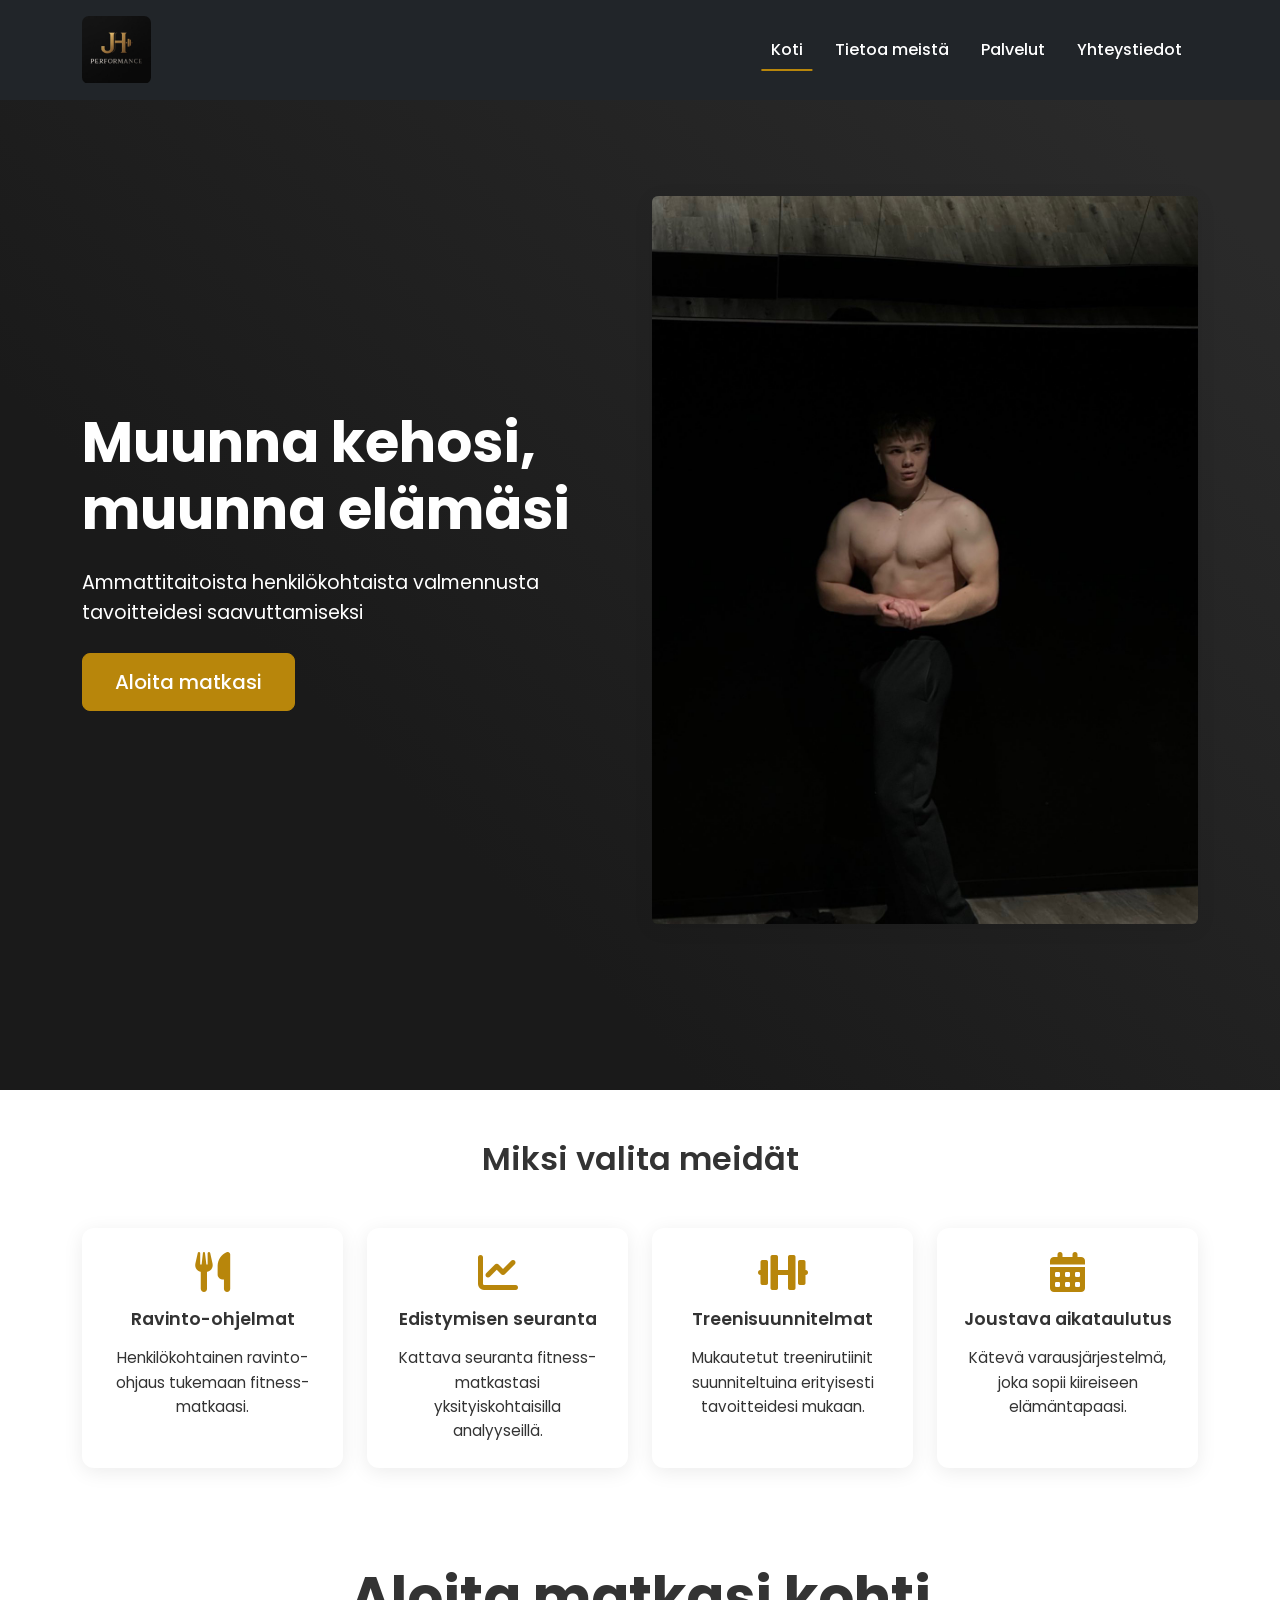
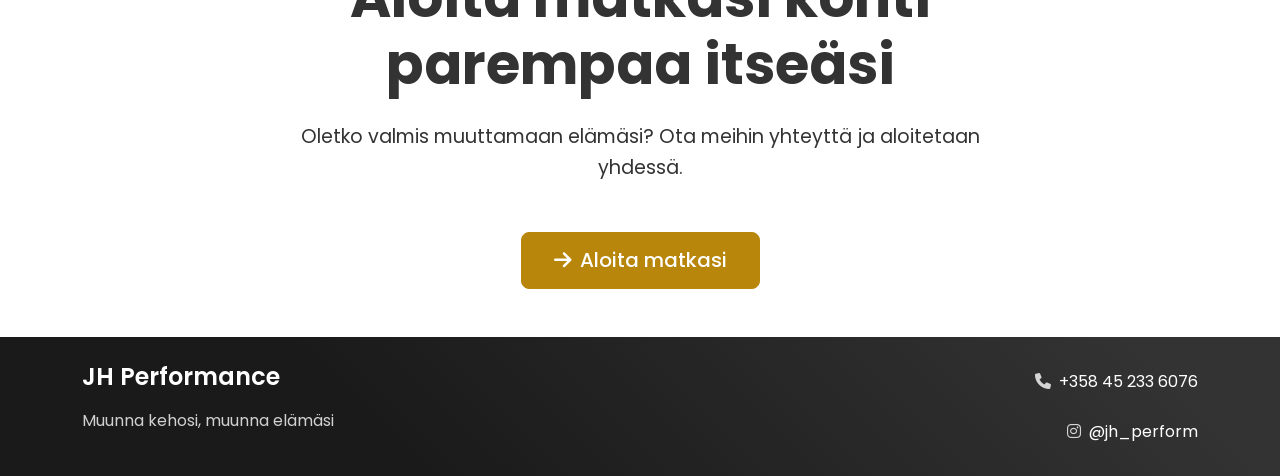
==== commit d8e2ea81: "Update Black Friday promotion details and descriptions across multiple pages" ====
--- a/index.html
+++ b/index.html
@@ -167,8 +167,8 @@
                 <div class="col-md-6 col-lg-3">
                     <div class="feature-card text-center p-4">
                         <i class="fas fa-utensils fa-3x mb-3 text-primary" aria-hidden="true"></i>
-                        <h4>Ravintosuunnitelmat</h4>
-                        <p>Henkilökohtaiset ruokasuunnitelmat ja ravinto-ohjaus tukemaan fitness-matkaasi.</p>
+                        <h4>Ravinto-ohjelmat</h4>
+                        <p>Henkilökohtainen ravinto-ohjaus tukemaan fitness-matkaasi.</p>
                     </div>
                 </div>
                 <div class="col-md-6 col-lg-3">
@@ -259,7 +259,7 @@
                     </h2>
                     <div class="mb-4">
                         <p class="h4 text-warning mb-3">
-                            <strong>Silver-paketti ILMAISEKSI</strong>
+                            <strong>Silver-paketti ILMAISEKSI VUODEN LOPPUUN ASTI</strong>
                         </p>
                         <p class="text-dark lead">
                             Ensimmäisille 20 henkilölle!
@@ -268,11 +268,11 @@
                     <div class="offer-details mb-4">
                         <p class="text-dark-50 mb-2">
                             <i class="fas fa-calendar-alt me-2"></i>
-                            Voimassa: 20.11.2025 - 4.12.2025
+                            Tarjous voimassa: 20.11.2025 - 4.12.2025
                         </p>
                         <p class="text-dark-50 mb-0">
                             <i class="fas fa-gift me-2"></i>
-                            Ei pitkiä sitoumuksia
+                            Ei sitoumuksia!
                         </p>
                     </div>
                     <a href="services.html" class="btn btn-warning btn-lg px-5 py-3">
